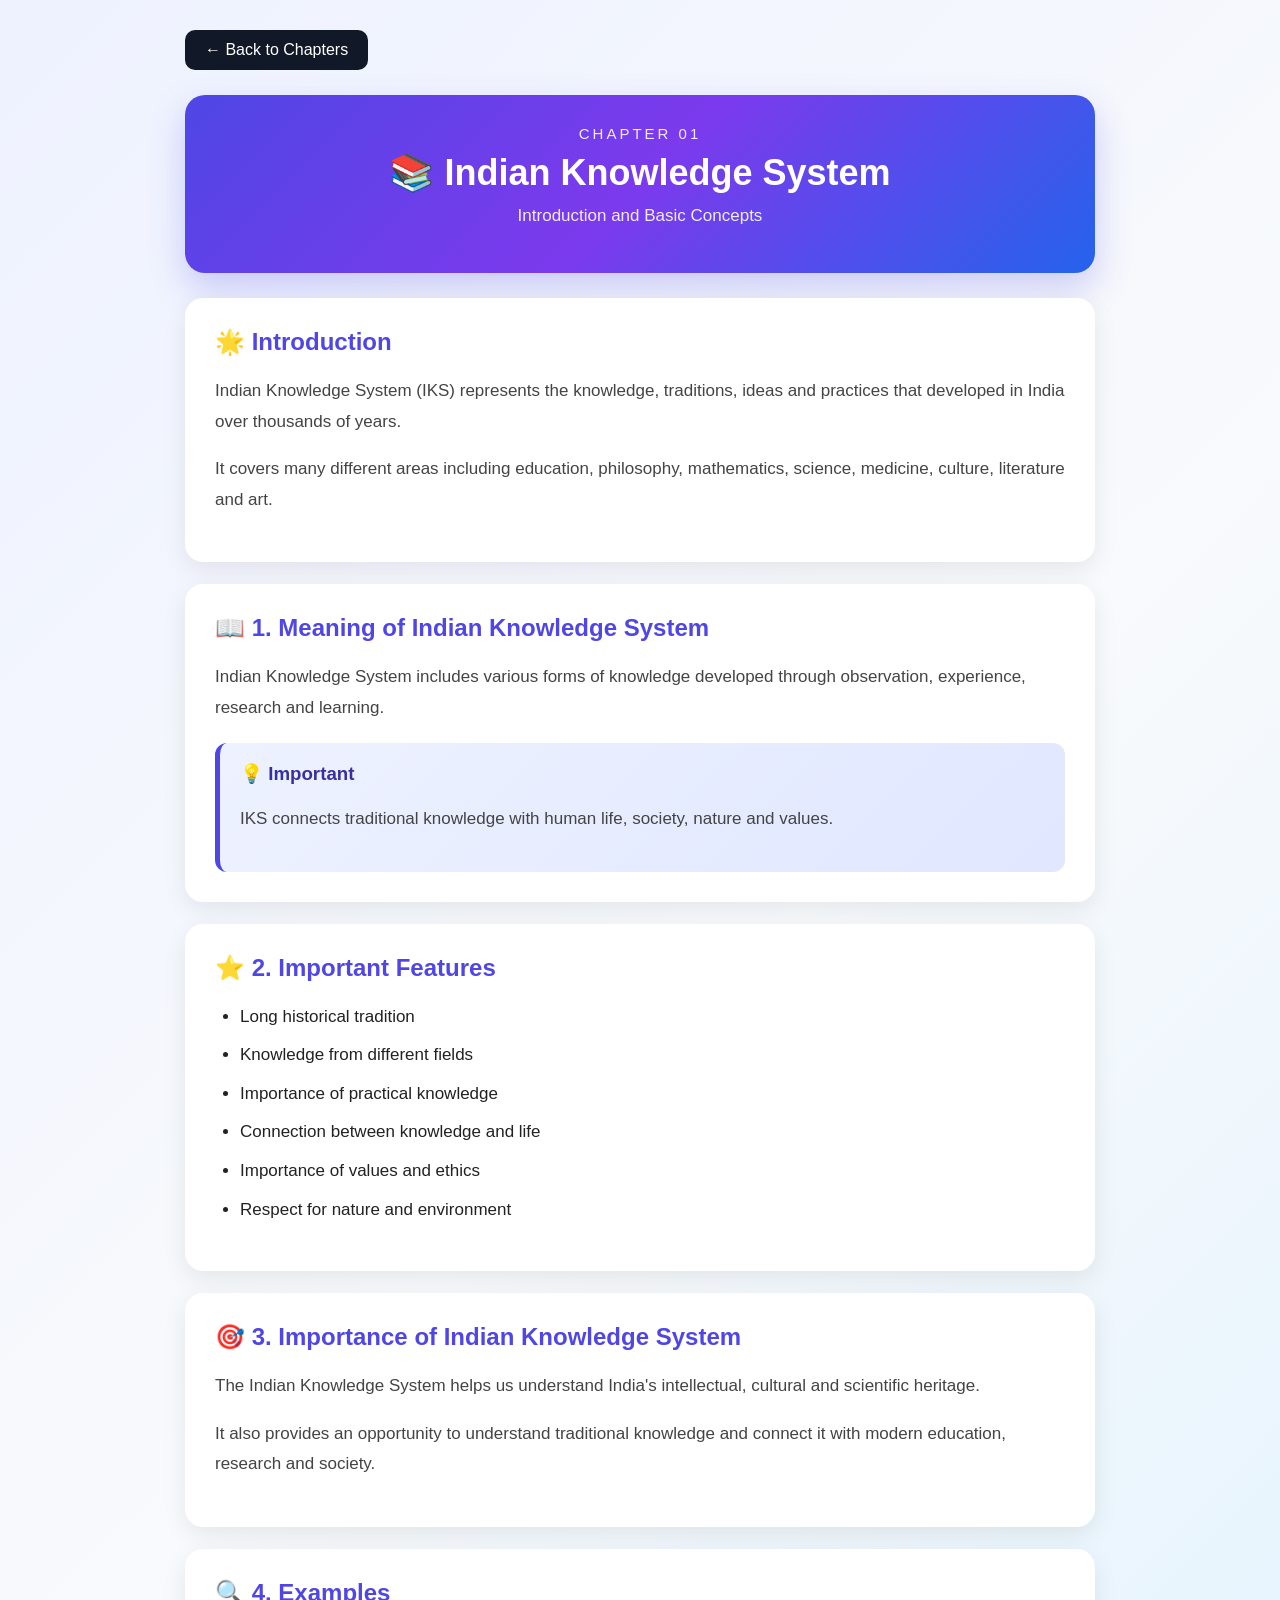
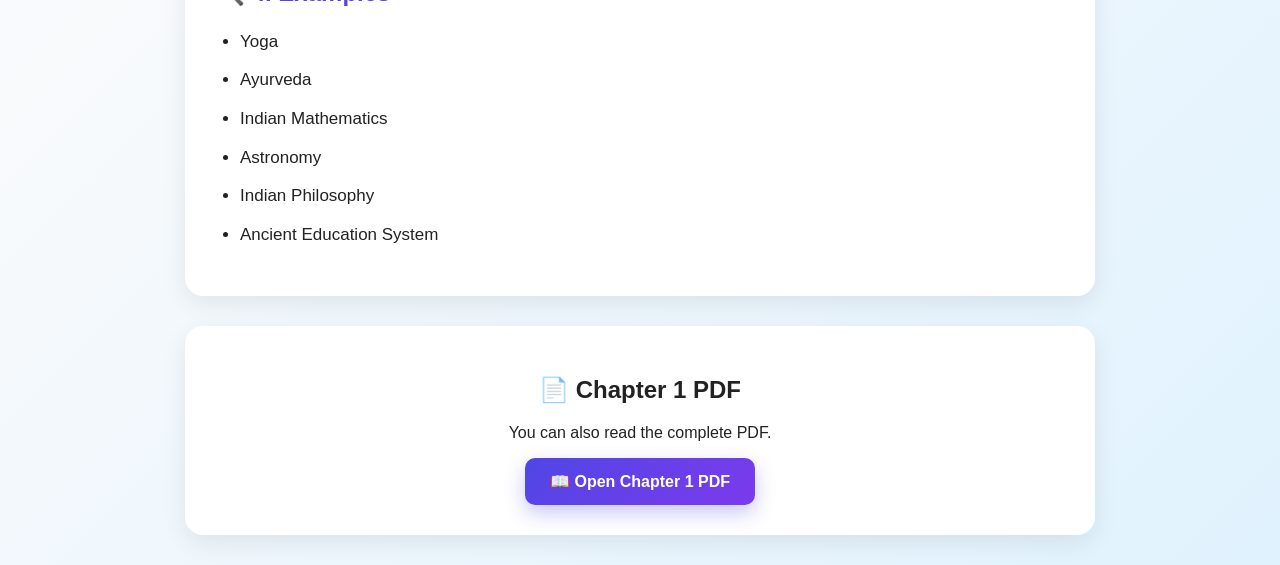
==== iks-chapter-1.html @ 33eee275 "Add files via upload" ====
<!DOCTYPE html>
<html lang="en">

<head>

    <meta charset="UTF-8">

    <meta name="viewport"
          content="width=device-width, initial-scale=1.0">

    <title>Chapter 1 - Indian Knowledge System</title>


    <style>

        * {
            box-sizing: border-box;
        }


        body {
            margin: 0;
            font-family: Arial, sans-serif;

            background:
                linear-gradient(
                    135deg,
                    #eef2ff,
                    #f8fafc,
                    #e0f2fe
                );

            color: #222;
        }


        /* MAIN CONTAINER */

        .container {
            max-width: 950px;
            margin: auto;
            padding: 30px 20px;
        }


        /* BACK BUTTON */

        .back-button {
            display: inline-block;

            background: #111827;
            color: white;

            text-decoration: none;

            padding: 11px 20px;

            border-radius: 10px;

            margin-bottom: 25px;

            transition: 0.3s;

            animation: slideLeft 0.7s ease;
        }


        .back-button:hover {
            transform: translateX(-5px);
            background: #4f46e5;
        }


        /* HEADER */

        .header {
            text-align: center;

            padding: 30px 20px;

            margin-bottom: 25px;

            border-radius: 20px;

            background:
                linear-gradient(
                    135deg,
                    #4f46e5,
                    #7c3aed,
                    #2563eb
                );

            color: white;

            box-shadow:
                0 15px 35px rgba(79, 70, 229, 0.25);

            animation: fadeDown 1s ease;
        }


        .header .chapter-number {
            font-size: 15px;

            letter-spacing: 3px;

            opacity: 0.9;

            margin-bottom: 10px;
        }


        .header h1 {
            margin: 0;

            font-size: 36px;

            animation: zoomIn 1s ease;
        }


        .header p {
            margin-top: 12px;

            font-size: 17px;

            opacity: 0.9;
        }


        /* CONTENT CARD */

        .content-card {
            background: white;

            padding: 30px;

            margin-bottom: 22px;

            border-radius: 18px;

            box-shadow:
                0 8px 25px rgba(0, 0, 0, 0.08);

            animation: fadeUp 0.9s ease;

            transition: 0.3s;
        }


        .content-card:hover {
            transform: translateY(-5px);

            box-shadow:
                0 15px 35px rgba(0, 0, 0, 0.12);
        }


        .content-card h2 {
            margin-top: 0;

            color: #4f46e5;

            font-size: 24px;
        }


        .content-card p {
            font-size: 17px;

            line-height: 1.8;

            color: #444;
        }


        /* IMPORTANT BOX */

        .important-box {
            background:
                linear-gradient(
                    135deg,
                    #eef2ff,
                    #e0e7ff
                );

            border-left: 5px solid #4f46e5;

            padding: 20px;

            border-radius: 12px;

            margin-top: 20px;

            animation: fadeUp 1s ease;
        }


        .important-box h3 {
            margin-top: 0;

            color: #3730a3;
        }


        /* LIST */

        .content-card ul {
            padding-left: 25px;
        }


        .content-card li {
            font-size: 17px;

            line-height: 1.8;

            margin-bottom: 8px;

            transition: 0.2s;
        }


        .content-card li:hover {
            transform: translateX(5px);

            color: #4f46e5;
        }


        /* PDF BUTTON */

        .pdf-area {
            text-align: center;

            margin-top: 30px;

            padding: 30px;

            background: white;

            border-radius: 18px;

            box-shadow:
                0 8px 25px rgba(0, 0, 0, 0.08);

            animation: fadeUp 1.2s ease;
        }


        .pdf-button {
            display: inline-block;

            background:
                linear-gradient(
                    135deg,
                    #4f46e5,
                    #7c3aed
                );

            color: white;

            text-decoration: none;

            padding: 14px 25px;

            border-radius: 10px;

            font-weight: bold;

            font-size: 16px;

            transition: 0.3s;

            box-shadow:
                0 8px 20px rgba(79, 70, 229, 0.3);
        }


        .pdf-button:hover {
            transform:
                translateY(-4px)
                scale(1.03);

            box-shadow:
                0 12px 28px rgba(79, 70, 229, 0.4);
        }


        /* ANIMATIONS */


        @keyframes fadeDown {

            from {
                opacity: 0;
                transform: translateY(-30px);
            }

            to {
                opacity: 1;
                transform: translateY(0);
            }

        }


        @keyframes fadeUp {

            from {
                opacity: 0;
                transform: translateY(35px);
            }

            to {
                opacity: 1;
                transform: translateY(0);
            }

        }


        @keyframes slideLeft {

            from {
                opacity: 0;
                transform: translateX(-30px);
            }

            to {
                opacity: 1;
                transform: translateX(0);
            }

        }


        @keyframes zoomIn {

            from {
                opacity: 0;
                transform: scale(0.7);
            }

            to {
                opacity: 1;
                transform: scale(1);
            }

        }


        /* MOBILE */

        @media (max-width: 600px) {

            .container {
                padding: 20px 12px;
            }

            .header h1 {
                font-size: 28px;
            }

            .content-card {
                padding: 22px;
            }

            .content-card h2 {
                font-size: 21px;
            }

            .content-card p,
            .content-card li {
                font-size: 16px;
            }

        }

    </style>

</head>


<body>


    <div class="container">


        <!-- BACK -->

        <a href="indian-knowledge-system.html"
           class="back-button">

            ← Back to Chapters

        </a>


        <!-- HEADER -->

        <div class="header">

            <div class="chapter-number">
                CHAPTER 01
            </div>

            <h1>
                📚 Indian Knowledge System
            </h1>

            <p>
                Introduction and Basic Concepts
            </p>

        </div>


        <!-- INTRODUCTION -->

        <div class="content-card">

            <h2>
                🌟 Introduction
            </h2>

            <p>
                Indian Knowledge System (IKS) represents
                the knowledge, traditions, ideas and
                practices that developed in India over
                thousands of years.
            </p>

            <p>
                It covers many different areas including
                education, philosophy, mathematics,
                science, medicine, culture, literature
                and art.
            </p>

        </div>


        <!-- MEANING -->

        <div class="content-card">

            <h2>
                📖 1. Meaning of Indian Knowledge System
            </h2>

            <p>
                Indian Knowledge System includes various
                forms of knowledge developed through
                observation, experience, research and
                learning.
            </p>


            <div class="important-box">

                <h3>
                    💡 Important
                </h3>

                <p>
                    IKS connects traditional knowledge
                    with human life, society, nature
                    and values.
                </p>

            </div>

        </div>


        <!-- FEATURES -->

        <div class="content-card">

            <h2>
                ⭐ 2. Important Features
            </h2>

            <ul>

                <li>
                    Long historical tradition
                </li>

                <li>
                    Knowledge from different fields
                </li>

                <li>
                    Importance of practical knowledge
                </li>

                <li>
                    Connection between knowledge and life
                </li>

                <li>
                    Importance of values and ethics
                </li>

                <li>
                    Respect for nature and environment
                </li>

            </ul>

        </div>


        <!-- IMPORTANCE -->

        <div class="content-card">

            <h2>
                🎯 3. Importance of Indian Knowledge System
            </h2>

            <p>
                The Indian Knowledge System helps us
                understand India's intellectual,
                cultural and scientific heritage.
            </p>

            <p>
                It also provides an opportunity to
                understand traditional knowledge and
                connect it with modern education,
                research and society.
            </p>

        </div>


        <!-- EXAMPLES -->

        <div class="content-card">

            <h2>
                🔍 4. Examples
            </h2>

            <ul>

                <li>
                    Yoga
                </li>

                <li>
                    Ayurveda
                </li>

                <li>
                    Indian Mathematics
                </li>

                <li>
                    Astronomy
                </li>

                <li>
                    Indian Philosophy
                </li>

                <li>
                    Ancient Education System
                </li>

            </ul>

        </div>


        <!-- PDF -->

        <div class="pdf-area">

            <h2>
                📄 Chapter 1 PDF
            </h2>

            <p>
                You can also read the complete PDF.
            </p>

            <a href="materials/IKS-Chapter-1.pdf"
               target="_blank"
               class="pdf-button">

                📖 Open Chapter 1 PDF

            </a>

        </div>


    </div>


</body>

</html>
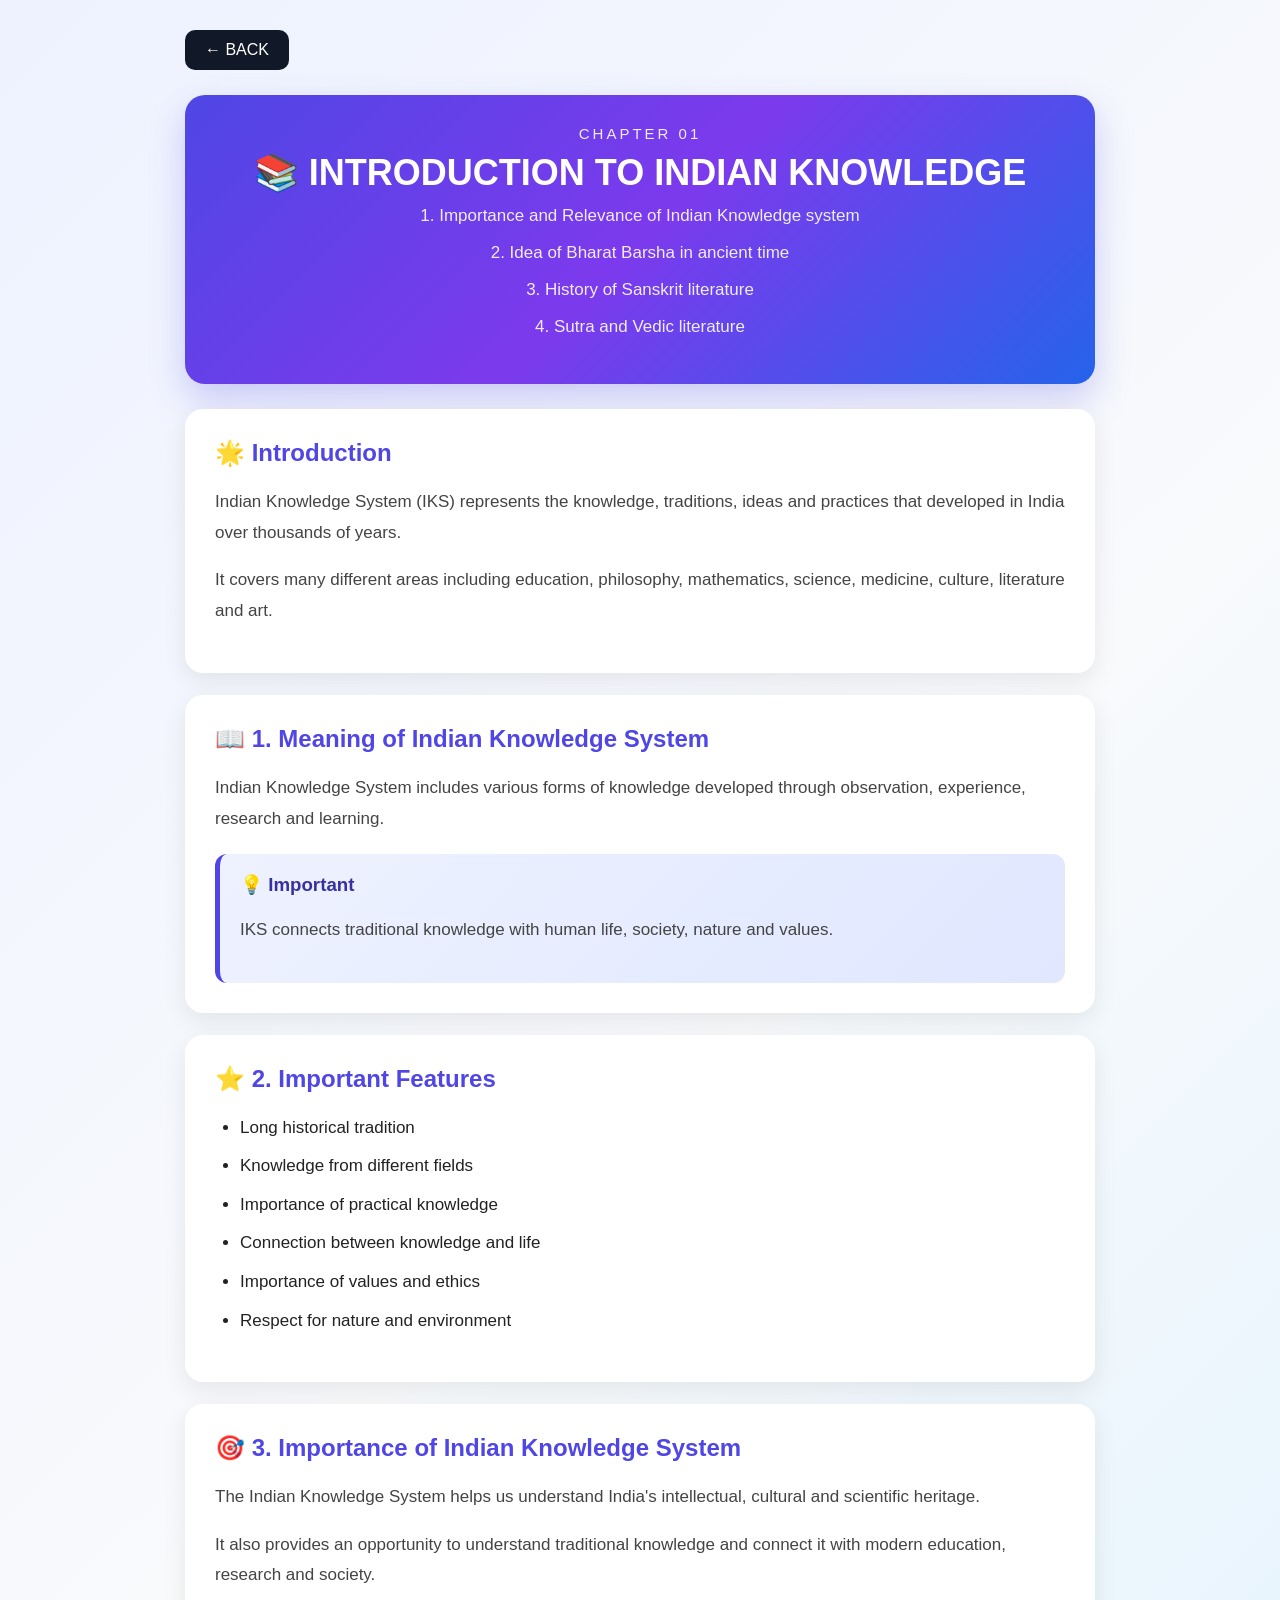
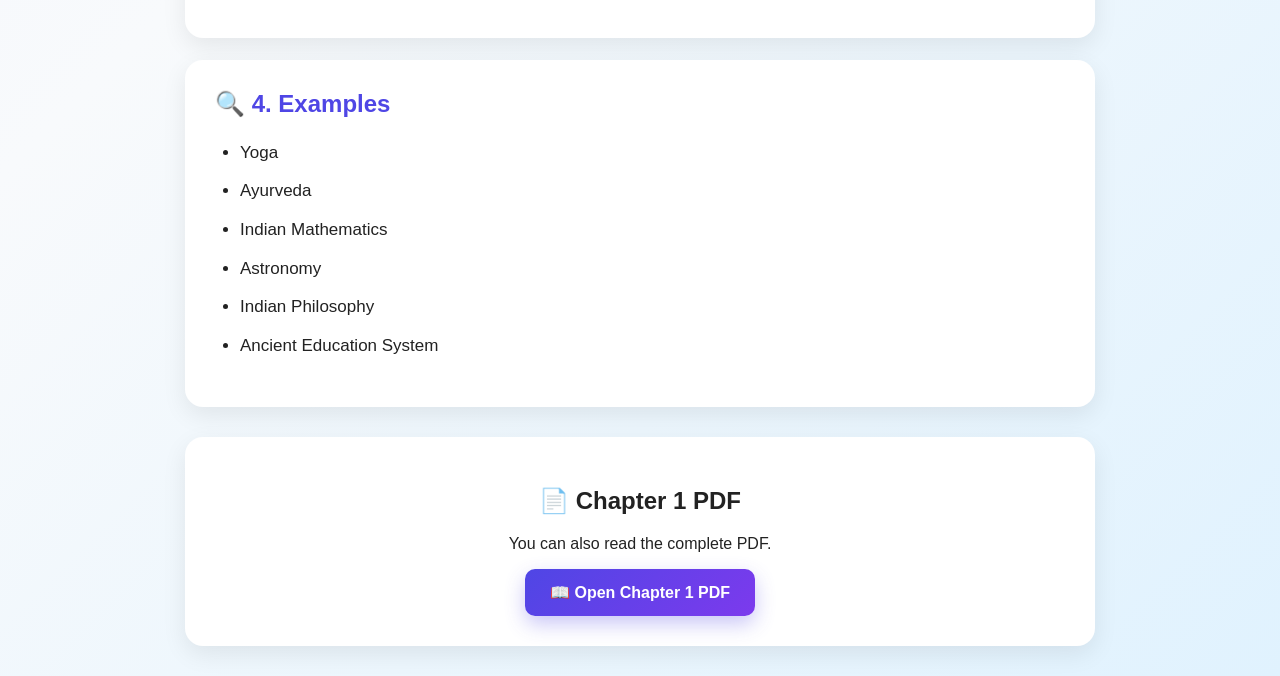
==== commit 4c097ffc: "Add files via upload" ====
--- a/iks-chapter-1.html
+++ b/iks-chapter-1.html
@@ -393,7 +393,7 @@
         <a href="indian-knowledge-system.html"
            class="back-button">
 
-            ← Back to Chapters
+            ← BACK
 
         </a>
 
@@ -407,11 +407,19 @@
             </div>
 
             <h1>
-                📚 Indian Knowledge System
+                📚 INTRODUCTION TO INDIAN KNOWLEDGE
             </h1>
 
             <p>
-                Introduction and Basic Concepts
+               1. Importance and Relevance of Indian Knowledge system
+</p>
+<p>
+
+		2. Idea of Bharat Barsha in ancient time </p>
+		<p>
+3. History of Sanskrit literature </p>
+		<p>
+4. Sutra and Vedic literature
             </p>
 
         </div>
